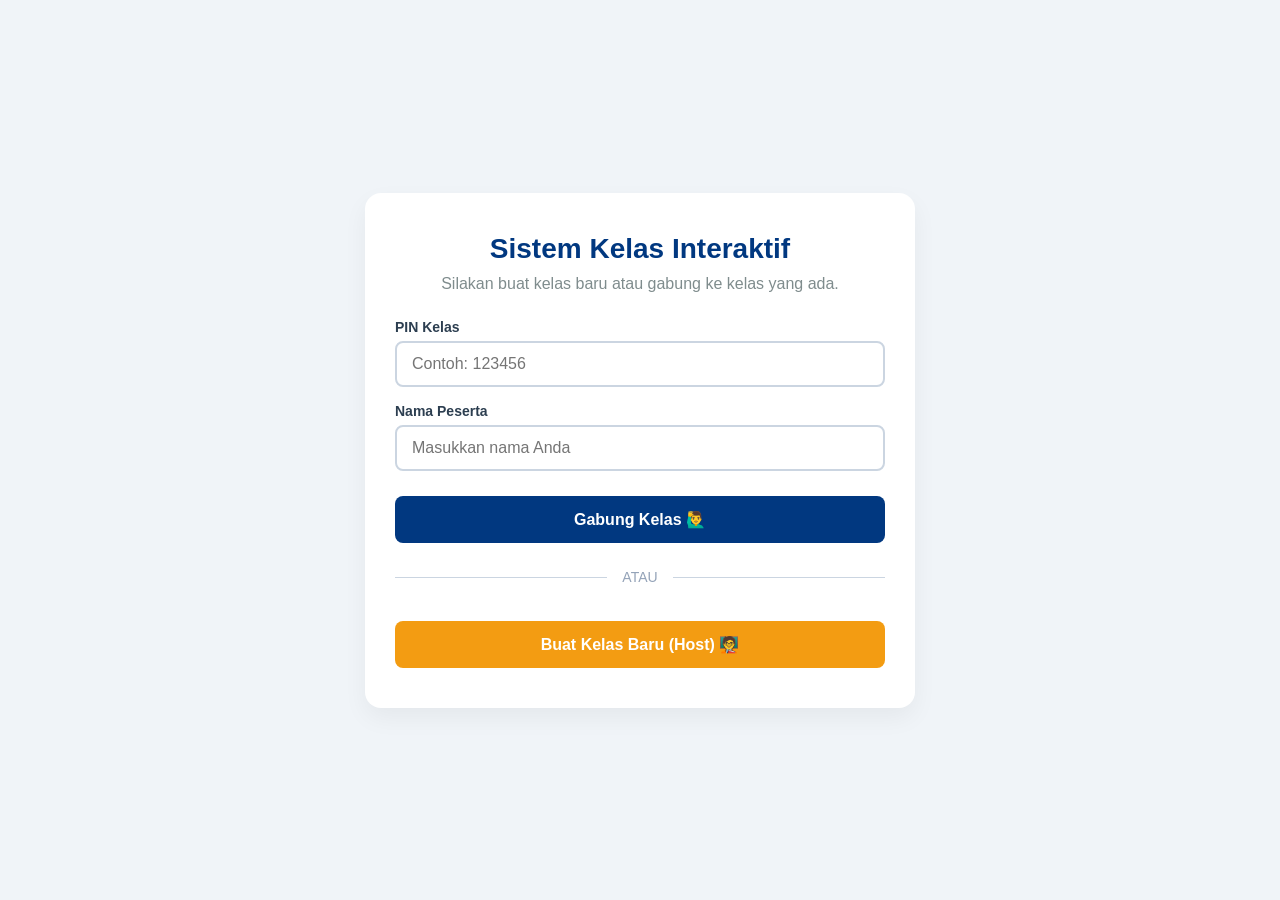
==== index.html @ 4242c5da "Progress: Front-End html, css, and js" ====
<!DOCTYPE html>
<html lang="id">
<head>
    <meta charset="UTF-8">
    <meta name="viewport" content="width=device-width, initial-scale=1.0">
    <title>Sistem Kelas Interaktif - Masuk</title>
    <link rel="stylesheet" href="style.css">
</head>
<body>

    <div class="card">
        <h1>Sistem Kelas Interaktif</h1>
        <p>Silakan buat kelas baru atau gabung ke kelas yang ada.</p>
        
        <div class="form-group">
            <label for="input-pin">PIN Kelas</label>
            <input type="text" id="input-pin" placeholder="Contoh: 123456">
        </div>
        <div class="form-group">
            <label for="input-name">Nama Peserta</label>
            <input type="text" id="input-name" placeholder="Masukkan nama Anda">
        </div>
        <button class="btn btn-primary" onclick="handleJoinClass()">Gabung Kelas 🙋‍♂️</button>
        
        <div class="divider"><span>ATAU</span></div>
        
        <button class="btn btn-accent" onclick="handleCreateClass()">Buat Kelas Baru (Host) 🧑‍🏫</button>
    </div>

    <script src="app.js"></script>
</body>
</html>
---- style.css ----
:root {
    --primary: #013880;
    --primary-light: #024caa;
    --accent: #f39c12;
    --bg: #f0f4f8;
    --card-bg: #ffffff;
    --text: #2c3e50;
    
    /* Warna Tombol Kuis (Khas Kahoot/Quizizz) */
    --red: #e21b3c;
    --blue: #1368ce;
    --yellow: #d89e00;
    --green: #26890c;
}

* {
    box-sizing: border-box;
    font-family: 'Segoe UI', Tahoma, Geneva, Verdana, sans-serif;
    margin: 0;
    padding: 0;
}

body {
    background-color: var(--bg);
    color: var(--text);
    display: flex;
    justify-content: center;
    align-items: center;
    min-height: 100vh;
    padding: 20px;
}

.card {
    background: var(--card-bg);
    max-width: 550px;
    width: 100%;
    padding: 40px 30px;
    border-radius: 16px;
    box-shadow: 0 10px 25px rgba(0, 0, 0, 0.05);
    text-align: center;
    animation: fadeIn 0.5s ease-in-out;
}

h1 { color: var(--primary); margin-bottom: 10px; font-size: 28px; }
p { color: #7f8c8d; margin-bottom: 25px; }

/* Form & Input */
.form-group {
    margin-bottom: 15px;
    text-align: left;
}
label { font-weight: 600; font-size: 14px; color: var(--text); }
input[type="text"] {
    width: 100%;
    padding: 12px 15px;
    margin-top: 5px;
    border: 2px solid #cbd5e1;
    border-radius: 8px;
    font-size: 16px;
    transition: all 0.3s;
}
input[type="text"]:focus {
    border-color: var(--primary);
    outline: none;
    box-shadow: 0 0 0 3px rgba(1, 56, 128, 0.15);
}

/* Tombol-Tombol */
.btn {
    width: 100%;
    padding: 14px;
    font-size: 16px;
    font-weight: bold;
    border: none;
    border-radius: 8px;
    cursor: pointer;
    transition: transform 0.1s, background 0.2s;
    margin-top: 10px;
    color: white;
}
.btn:active { transform: scale(0.98); }
.btn-primary { background: var(--primary); }
.btn-primary:hover { background: var(--primary-light); }
.btn-accent { background: var(--accent); }
.btn-accent:hover { opacity: 0.9; }
.btn-danger { background: #e74c3c; }

.divider {
    margin: 25px 0;
    position: relative;
    text-align: center;
}
.divider::before {
    content: "";
    position: absolute;
    top: 50%; left: 0; width: 100%; height: 1px;
    background: #cbd5e1; z-index: 1;
}
.divider span {
    background: var(--card-bg);
    padding: 0 15px;
    position: relative;
    z-index: 2;
    color: #94a3b8;
    font-size: 14px;
}

/* Grid Jawaban Kuis */
.quiz-grid {
    display: grid;
    grid-template-columns: repeat(2, 1fr);
    gap: 15px;
    margin-top: 25px;
}
.btn-quiz {
    padding: 25px 15px;
    font-size: 18px;
    color: white;
    border: none;
    border-radius: 12px;
    cursor: pointer;
    font-weight: bold;
    box-shadow: 0 4px 0 rgba(0,0,0,0.15);
    transition: all 0.1s;
}
.btn-quiz:active { transform: translateY(4px); box-shadow: none; }
.q-red { background: var(--red); }
.q-blue { background: var(--blue); }
.q-yellow { background: var(--yellow); }
.q-green { background: var(--green); }

/* List Pemain di Lobby */
.player-list {
    list-style: none;
    margin: 20px 0;
    max-height: 200px;
    overflow-y: auto;
}
.player-list li {
    background: #f8fafc;
    padding: 12px;
    margin-bottom: 8px;
    border-radius: 8px;
    border-left: 4px solid var(--primary);
    text-align: left;
    font-weight: 600;
    animation: slideIn 0.3s ease-out;
}

/* Animasi */
@keyframes fadeIn {
    from { opacity: 0; transform: translateY(20px); }
    to { opacity: 1; transform: translateY(0); }
}
@keyframes slideIn {
    from { opacity: 0; transform: translateX(-10px); }
    to { opacity: 1; transform: translateX(0); }
}
/* Tambahan Style untuk Tombol Back */
.back-header {
    text-align: left;
    margin-bottom: 15px;
}
.btn-back {
    background: none;
    border: none;
    color: #7f8c8d;
    font-size: 14px;
    font-weight: 600;
    cursor: pointer;
    padding: 5px 10px;
    border-radius: 5px;
    transition: 0.2s;
}
.btn-back:hover {
    background: #e2e8f0;
    color: var(--primary);
}
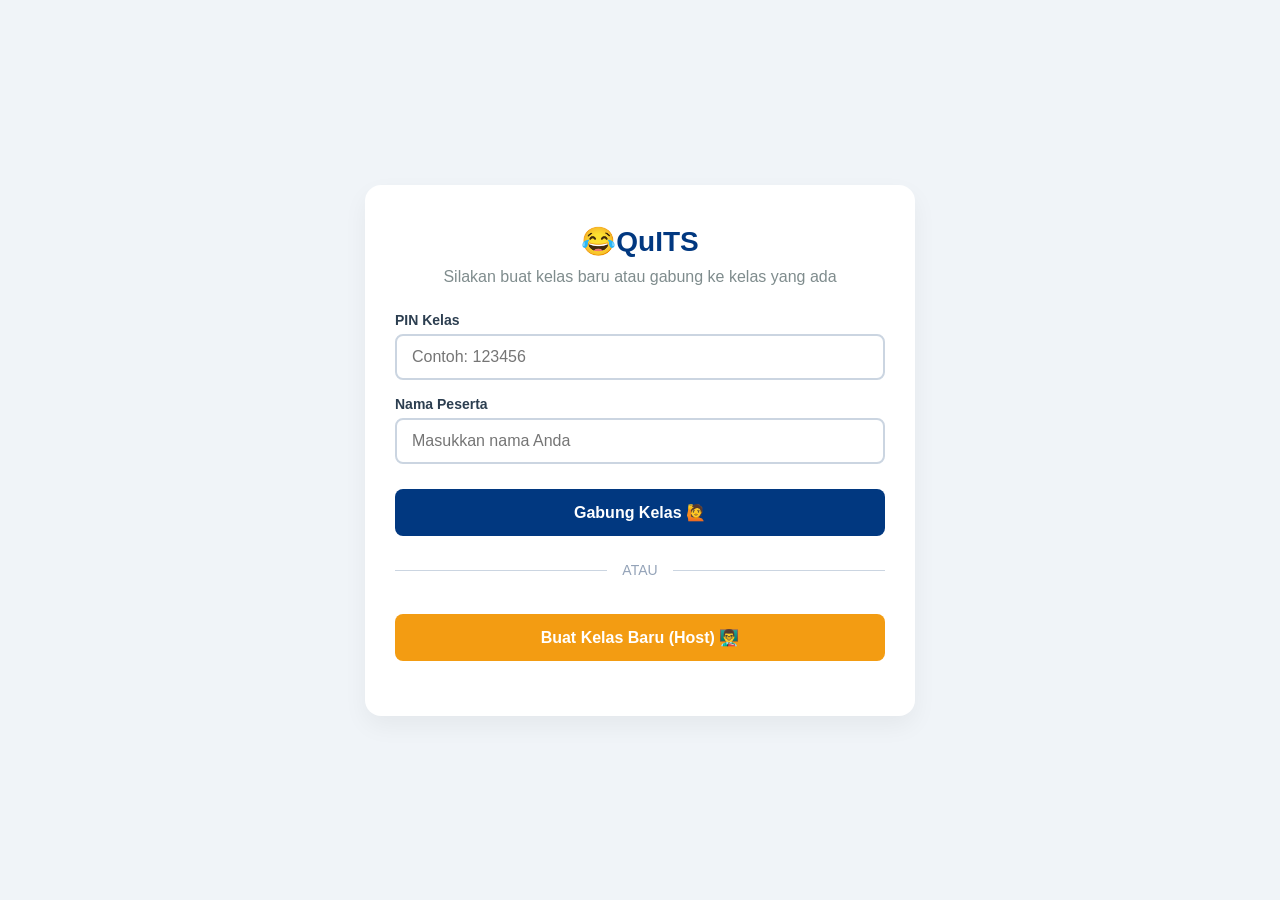
==== commit b6445f08: "Front-End" ====
--- a/index.html
+++ b/index.html
@@ -3,30 +3,34 @@
 <head>
     <meta charset="UTF-8">
     <meta name="viewport" content="width=device-width, initial-scale=1.0">
-    <title>Sistem Kelas Interaktif - Masuk</title>
+    <title>QuITS - Masuk</title>
     <link rel="stylesheet" href="style.css">
 </head>
 <body>
 
-    <div class="card">
-        <h1>Sistem Kelas Interaktif</h1>
-        <p>Silakan buat kelas baru atau gabung ke kelas yang ada.</p>
-        
-        <div class="form-group">
-            <label for="input-pin">PIN Kelas</label>
-            <input type="text" id="input-pin" placeholder="Contoh: 123456">
-        </div>
-        <div class="form-group">
-            <label for="input-name">Nama Peserta</label>
-            <input type="text" id="input-name" placeholder="Masukkan nama Anda">
-        </div>
-        <button class="btn btn-primary" onclick="handleJoinClass()">Gabung Kelas 🙋‍♂️</button>
-        
-        <div class="divider"><span>ATAU</span></div>
-        
-        <button class="btn btn-accent" onclick="handleCreateClass()">Buat Kelas Baru (Host) 🧑‍🏫</button>
+<div class="card">
+    <h1>😂QuITS</h1>
+    <p>Silakan buat kelas baru atau gabung ke kelas yang ada</p>
+
+    <div class="form-group">
+        <label for="input-pin">PIN Kelas</label>
+        <input type="text" id="input-pin" maxlength="6" placeholder="Contoh: 123456">
+    </div>
+    <div class="form-group">
+        <label for="input-name">Nama Peserta</label>
+        <input type="text" id="input-name" maxlength="30" placeholder="Masukkan nama Anda">
     </div>
 
-    <script src="app.js"></script>
+    <button class="btn btn-primary" onclick="handleJoinClass()">Gabung Kelas 🙋</button>
+
+    <div class="divider"><span>ATAU</span></div>
+
+    <button id="create-room-btn" class="btn btn-accent" onclick="handleCreateClass()">Buat Kelas Baru (Host) 👨‍🏫</button>
+
+    <div id="connection-status" style="margin-top:15px;"></div>
+</div>
+
+<script src="app.js"></script>
+
 </body>
-</html>+</html>
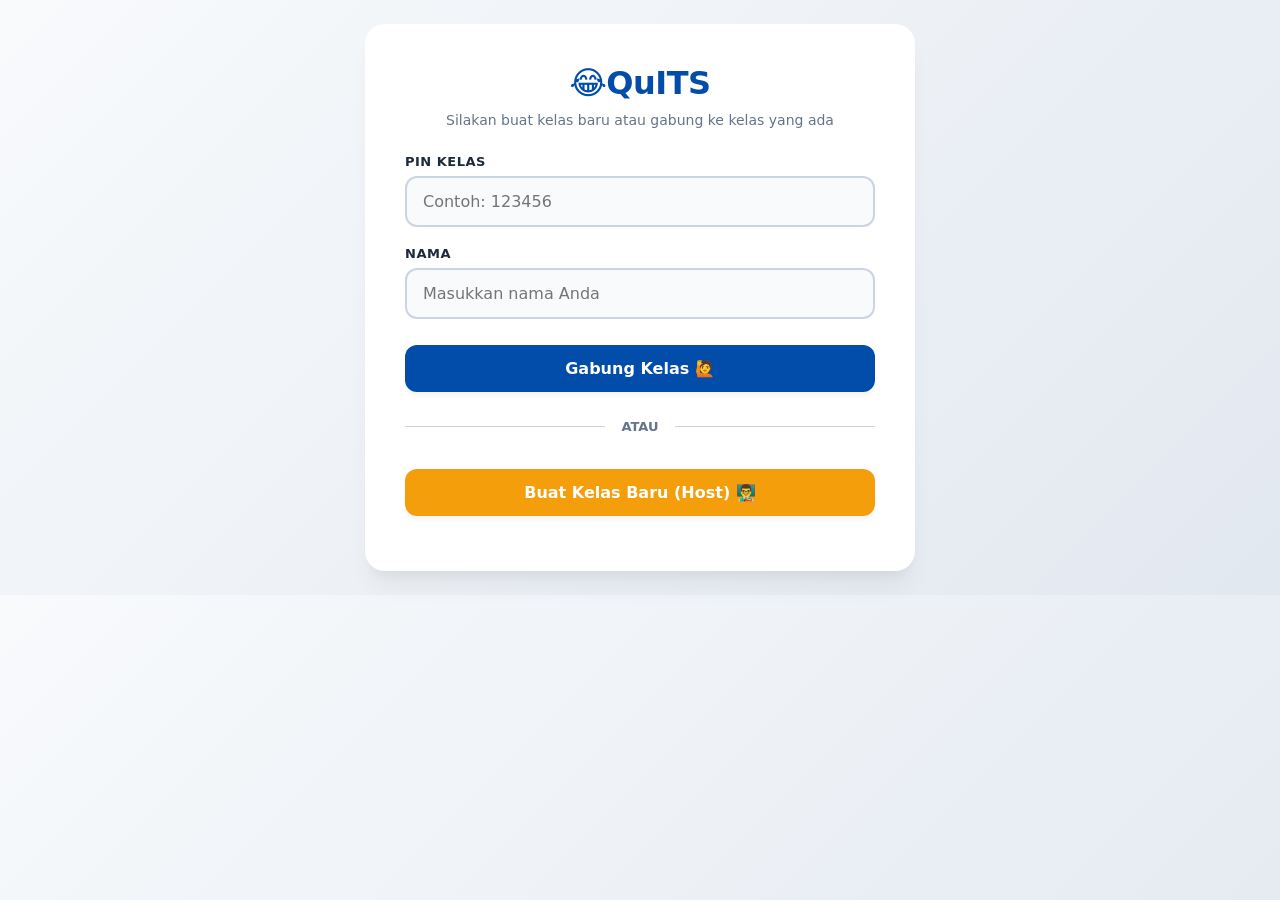
==== commit 0663649d: "Add files via upload" ====
--- a/index.html
+++ b/index.html
@@ -17,7 +17,7 @@
         <input type="text" id="input-pin" maxlength="6" placeholder="Contoh: 123456">
     </div>
     <div class="form-group">
-        <label for="input-name">Nama Peserta</label>
+        <label for="input-name">Nama</label>
         <input type="text" id="input-name" maxlength="30" placeholder="Masukkan nama Anda">
     </div>
 
--- a/style.css
+++ b/style.css
@@ -1,178 +1,341 @@
+/* ==========================================================
+   🎨 DESIGN SYSTEM & VARIABLES (Modern Clean Aesthetic)
+   ========================================================== */
 :root {
-    --primary: #013880;
-    --primary-light: #024caa;
-    --accent: #f39c12;
-    --bg: #f0f4f8;
+    --primary: #024caa;
+    --primary-light: #0ea5e9;
+    --primary-dark: #0f172a;
+    --accent: #f59e0b;
+    --bg-gradient: linear-gradient(135deg, #f8fafc 0%, #e2e8f0 100%);
     --card-bg: #ffffff;
-    --text: #2c3e50;
+    --text-main: #1e293b;
+    --text-muted: #64748b;
+    --border-color: #cbd5e1;
     
-    /* Warna Tombol Kuis (Khas Kahoot/Quizizz) */
-    --red: #e21b3c;
-    --blue: #1368ce;
-    --yellow: #d89e00;
-    --green: #26890c;
-}
-
+    /* 3D Tactile Colors untuk Tombol Kuis (Kahoot/Quizizz Inspired) */
+    --red: #ef4444;
+    --red-dark: #b91c1c;
+    --blue: #3b82f6;
+    --blue-dark: #1d4ed8;
+    --yellow: #f59e0b;
+    --yellow-dark: #b45309;
+    --green: #10b981;
+    --green-dark: #047857;
+    
+    /* Utility Colors */
+    --danger: #ef4444;
+    --danger-hover: #dc2626;
+    --success-bg: #d1fae5;
+    --success-text: #065f46;
+    --warning-bg: #fef3c7;
+    --warning-text: #92400e;
+}
+
+/* ==========================================================
+   RESET & BASE STYLES
+   ========================================================== */
 * {
     box-sizing: border-box;
-    font-family: 'Segoe UI', Tahoma, Geneva, Verdana, sans-serif;
+    font-family: 'Inter', system-ui, -apple-system, BlinkMacSystemFont, 'Segoe UI', Roboto, sans-serif;
     margin: 0;
     padding: 0;
+    -webkit-tap-highlight-color: transparent; /* Menghilangkan highlight biru saat di-tap di mobile */
 }
 
 body {
-    background-color: var(--bg);
-    color: var(--text);
+    background: var(--bg-gradient);
+    color: var(--text-main);
     display: flex;
     justify-content: center;
     align-items: center;
     min-height: 100vh;
-    padding: 20px;
-}
-
+    min-height: -webkit-fill-available; /* Fix untuk mobile browser address bar */
+    padding: 12px;
+    overflow-x: hidden;
+}
+
+/* ==========================================================
+   📦 RESPONSIVE CARD CONTAINER
+   ========================================================== */
 .card {
     background: var(--card-bg);
     max-width: 550px;
     width: 100%;
-    padding: 40px 30px;
-    border-radius: 16px;
-    box-shadow: 0 10px 25px rgba(0, 0, 0, 0.05);
+    padding: 24px 16px; /* Padding lebih kecil di mobile device */
+    border-radius: 20px;
+    box-shadow: 0 20px 25px -5px rgba(0, 0, 0, 0.05), 0 10px 10px -5px rgba(0, 0, 0, 0.04);
     text-align: center;
-    animation: fadeIn 0.5s ease-in-out;
-}
-
-h1 { color: var(--primary); margin-bottom: 10px; font-size: 28px; }
-p { color: #7f8c8d; margin-bottom: 25px; }
-
-/* Form & Input */
+    animation: fadeIn 0.4s cubic-bezier(0.16, 1, 0.3, 1);
+    transition: max-width 0.3s ease;
+}
+
+/* Typography */
+h1 { 
+    color: var(--primary); 
+    margin-bottom: 8px; 
+    font-size: 24px; 
+    font-weight: 800;
+    letter-spacing: -0.5px;
+}
+h2 { font-size: 20px; font-weight: 700; color: var(--primary-dark); }
+h3 { font-size: 18px; font-weight: 600; margin-bottom: 12px; }
+p { color: var(--text-muted); margin-bottom: 20px; font-size: 14px; line-height: 1.5; }
+hr { border: 0; height: 1px; background: #e2e8f0; margin: 20px 0; }
+
+/* ==========================================================
+   📋 FORM CONTROLS & INPUTS
+   ========================================================== */
 .form-group {
-    margin-bottom: 15px;
+    margin-bottom: 16px;
     text-align: left;
 }
-label { font-weight: 600; font-size: 14px; color: var(--text); }
-input[type="text"] {
-    width: 100%;
-    padding: 12px 15px;
-    margin-top: 5px;
-    border: 2px solid #cbd5e1;
-    border-radius: 8px;
+label { 
+    font-weight: 600; 
+    font-size: 13px; 
+    color: var(--text-main);
+    text-transform: uppercase;
+    letter-spacing: 0.5px;
+}
+input[type="text"], input[type="number"] {
+    width: 100%;
+    padding: 14px 16px;
+    margin-top: 6px;
+    border: 2px solid var(--border-color);
+    border-radius: 12px;
     font-size: 16px;
-    transition: all 0.3s;
-}
-input[type="text"]:focus {
+    color: var(--text-main);
+    background-color: #f8fafc;
+    transition: all 0.25s ease;
+}
+input[type="text"]:focus, input[type="number"]:focus {
     border-color: var(--primary);
+    background-color: #ffffff;
     outline: none;
-    box-shadow: 0 0 0 3px rgba(1, 56, 128, 0.15);
-}
-
-/* Tombol-Tombol */
+    box-shadow: 0 0 0 4px rgba(2, 76, 170, 0.12);
+}
+
+/* ==========================================================
+   🔘 BUTTONS STYLE (Tactile & Accessible)
+   ========================================================== */
 .btn {
     width: 100%;
-    padding: 14px;
+    padding: 14px 20px;
     font-size: 16px;
-    font-weight: bold;
-    border: none;
-    border-radius: 8px;
-    cursor: pointer;
-    transition: transform 0.1s, background 0.2s;
-    margin-top: 10px;
-    color: white;
-}
-.btn:active { transform: scale(0.98); }
-.btn-primary { background: var(--primary); }
-.btn-primary:hover { background: var(--primary-light); }
-.btn-accent { background: var(--accent); }
-.btn-accent:hover { opacity: 0.9; }
-.btn-danger { background: #e74c3c; }
-
-.divider {
-    margin: 25px 0;
-    position: relative;
-    text-align: center;
-}
-.divider::before {
-    content: "";
-    position: absolute;
-    top: 50%; left: 0; width: 100%; height: 1px;
-    background: #cbd5e1; z-index: 1;
-}
-.divider span {
-    background: var(--card-bg);
-    padding: 0 15px;
-    position: relative;
-    z-index: 2;
-    color: #94a3b8;
-    font-size: 14px;
-}
-
-/* Grid Jawaban Kuis */
-.quiz-grid {
-    display: grid;
-    grid-template-columns: repeat(2, 1fr);
-    gap: 15px;
-    margin-top: 25px;
-}
-.btn-quiz {
-    padding: 25px 15px;
-    font-size: 18px;
-    color: white;
+    font-weight: 700;
     border: none;
     border-radius: 12px;
     cursor: pointer;
-    font-weight: bold;
-    box-shadow: 0 4px 0 rgba(0,0,0,0.15);
-    transition: all 0.1s;
-}
-.btn-quiz:active { transform: translateY(4px); box-shadow: none; }
+    transition: all 0.2s cubic-bezier(0.4, 0, 0.2, 1);
+    margin-top: 10px;
+    color: white;
+    display: inline-flex;
+    justify-content: center;
+    align-items: center;
+    gap: 8px;
+    box-shadow: 0 4px 6px -1px rgba(0, 0, 0, 0.05);
+}
+.btn:active { transform: scale(0.97); }
+
+.btn-primary { background: var(--primary); }
+.btn-primary:hover { background: #023d8a; box-shadow: 0 10px 15px -3px rgba(2, 76, 170, 0.2); }
+
+.btn-accent { background: var(--accent); color: white; }
+.btn-accent:hover { background: #d97706; box-shadow: 0 10px 15px -3px rgba(245, 158, 11, 0.2); }
+
+.btn-danger { background: var(--danger); }
+.btn-danger:hover { background: var(--danger-hover); box-shadow: 0 10px 15px -3px rgba(239, 68, 68, 0.2); }
+
+/* Back Button Layout */
+.back-header { text-align: left; margin-bottom: 16px; }
+.btn-back {
+    background: #e2e8f0;
+    border: none;
+    color: var(--text-main);
+    font-size: 13px;
+    font-weight: 700;
+    cursor: pointer;
+    padding: 8px 14px;
+    border-radius: 8px;
+    transition: all 0.2s;
+}
+.btn-back:hover { background: #cbd5e1; }
+
+/* Divider */
+.divider { margin: 24px 0; position: relative; text-align: center; }
+.divider::before {
+    content: ""; position: absolute; top: 50%; left: 0; width: 100%; height: 1px;
+    background: var(--border-color); z-index: 1;
+}
+.divider span {
+    background: var(--card-bg); padding: 0 16px; position: relative; z-index: 2;
+    color: var(--text-muted); font-size: 13px; font-weight: 600;
+}
+
+/* ==========================================================
+   🎮 RESPONSIVE QUIZ GAMEPLAY GRID (The Core Fix)
+   ========================================================== */
+.quiz-grid {
+    display: grid;
+    grid-template-columns: 1fr; /* Standar mobile: 1 kolom menumpuk vertikal */
+    gap: 12px;
+    margin-top: 20px;
+}
+
+.btn-quiz {
+    width: 100%;
+    padding: 20px 16px;
+    font-size: 16px;
+    color: white;
+    border: none;
+    border-radius: 16px;
+    cursor: pointer;
+    font-weight: 700;
+    text-align: left;
+    display: flex;
+    align-items: center;
+    transition: filter 0.15s ease, transform 0.1s ease;
+    position: relative;
+    box-shadow: inset 0 -5px 0 rgba(0, 0, 0, 0.24), 0 4px 6px rgba(0, 0, 0, 0.05);
+}
+.btn-quiz:active {
+    transform: translateY(3px);
+    box-shadow: inset 0 -2px 0 rgba(0, 0, 0, 0.24), 0 1px 2px rgba(0, 0, 0, 0.05);
+}
+.btn-quiz:disabled {
+    opacity: 0.5;
+    cursor: not-allowed;
+    transform: none !important;
+    box-shadow: none !important;
+}
+
+/* Variasi Warna Tombol Kuis */
 .q-red { background: var(--red); }
 .q-blue { background: var(--blue); }
 .q-yellow { background: var(--yellow); }
 .q-green { background: var(--green); }
 
-/* List Pemain di Lobby */
-.player-list {
+/* ==========================================================
+   🖥️ RESPONSIVE WEBRTC SCREENSHARE CONTAINER
+   ========================================================== */
+#screenshare-container {
+    box-shadow: 0 10px 15px -3px rgba(0, 0, 0, 0.3);
+}
+#remote-screen-video {
+    width: 100%;
+    height: auto;
+    aspect-ratio: 16 / 9; /* Menjaga aspek rasio konstan agar tidak distorsi */
+    object-fit: contain;
+    background-color: #000000;
+}
+
+/* ==========================================================
+   📋 DATA LISTS & FEED (Lobby, Activity, Leaderboard)
+   ========================================================== */
+.player-list, #live-activity-list, #temp-leaderboard-list {
     list-style: none;
-    margin: 20px 0;
-    max-height: 200px;
+    margin: 16px 0;
+    max-height: 220px;
     overflow-y: auto;
-}
+    padding-right: 4px;
+}
+
+/* Custom Scrollbar untuk kontainer list */
+.player-list::-webkit-scrollbar, 
+#live-activity-list::-webkit-scrollbar, 
+#temp-leaderboard-list::-webkit-scrollbar {
+    width: 6px;
+}
+.player-list::-webkit-scrollbar-thumb, 
+#live-activity-list::-webkit-scrollbar-thumb, 
+#temp-leaderboard-list::-webkit-scrollbar-thumb {
+    background: #cbd5e1;
+    border-radius: 10px;
+}
+
 .player-list li {
     background: #f8fafc;
-    padding: 12px;
+    padding: 14px 16px;
     margin-bottom: 8px;
-    border-radius: 8px;
+    border-radius: 10px;
     border-left: 4px solid var(--primary);
     text-align: left;
     font-weight: 600;
-    animation: slideIn 0.3s ease-out;
-}
-
-/* Animasi */
+    font-size: 14px;
+    display: flex;
+    align-items: center;
+    gap: 8px;
+    animation: slideIn 0.25s cubic-bezier(0.16, 1, 0.3, 1);
+}
+
+#live-activity-list li, #temp-leaderboard-list li, #participant-temp-list li {
+    background: #ffffff;
+    padding: 12px 14px;
+    margin-bottom: 8px;
+    border-radius: 8px;
+    font-size: 13.5px;
+    font-weight: 500;
+    box-shadow: 0 2px 4px rgba(0,0,0,0.02), 0 1px 2px rgba(0,0,0,0.03);
+    border: 1px solid #e2e8f0;
+}
+
+/* Scoring Info Box (Leaderboard Akhir) */
+.scoring-info {
+    background: #f8fafc;
+    padding: 16px;
+    border-radius: 14px;
+    margin-bottom: 20px;
+    font-size: 13px;
+    text-align: left;
+    border-left: 4px solid var(--accent);
+    border-top: 1px solid #e2e8f0;
+    border-right: 1px solid #e2e8f0;
+    border-bottom: 1px solid #e2e8f0;
+}
+.scoring-info h4 { margin-bottom: 8px; color: var(--primary-dark); font-weight: 700; }
+.scoring-info p { margin: 6px 0; line-height: 1.4; color: var(--text-main); }
+
+/* ==========================================================
+   ✨ ANIMATIONS
+   ========================================================== */
 @keyframes fadeIn {
-    from { opacity: 0; transform: translateY(20px); }
+    from { opacity: 0; transform: translateY(16px); }
     to { opacity: 1; transform: translateY(0); }
 }
 @keyframes slideIn {
-    from { opacity: 0; transform: translateX(-10px); }
+    from { opacity: 0; transform: translateX(-12px); }
     to { opacity: 1; transform: translateX(0); }
 }
-/* Tambahan Style untuk Tombol Back */
-.back-header {
-    text-align: left;
-    margin-bottom: 15px;
-}
-.btn-back {
-    background: none;
-    border: none;
-    color: #7f8c8d;
-    font-size: 14px;
-    font-weight: 600;
-    cursor: pointer;
-    padding: 5px 10px;
-    border-radius: 5px;
-    transition: 0.2s;
-}
-.btn-back:hover {
-    background: #e2e8f0;
-    color: var(--primary);
-}+
+/* ==========================================================
+   📱 MEDIA QUERIES (BREAKPOINTS UNTUK SCREEN LEBIH BESAR)
+   ========================================================== */
+
+/* Tablet Device ke atas (Lebar layar mulai dari 550px) */
+@media (min-width: 550px) {
+    body { padding: 24px; }
+    .card { padding: 40px; }
+    h1 { font-size: 32px; }
+    
+    /* Grid Jawaban Berubah Menjadi 2 Kolom (Kahoot Grid Style) */
+    .quiz-grid {
+        grid-template-columns: repeat(2, 1fr);
+        gap: 16px;
+    }
+    .btn-quiz {
+        padding: 26px 20px;
+        font-size: 18px;
+    }
+}
+
+/* Desktop Wide Device (Lebar layar khusus halaman kuis/host-space yang disetting inline max-width:800px) */
+@media (min-width: 768px) {
+    .card[style*="max-width:800px"], .card[style*="max-width: 800px"] {
+        max-width: 850px !important;
+    }
+    
+    /* Layout Fleksibel Berdampingan Khusus Dashboard Kontrol Host */
+    .card #host-quiz-space > div[style*="display: flex"] {
+        flex-direction: row !important;
+        gap: 24px !important;
+    }
+}
